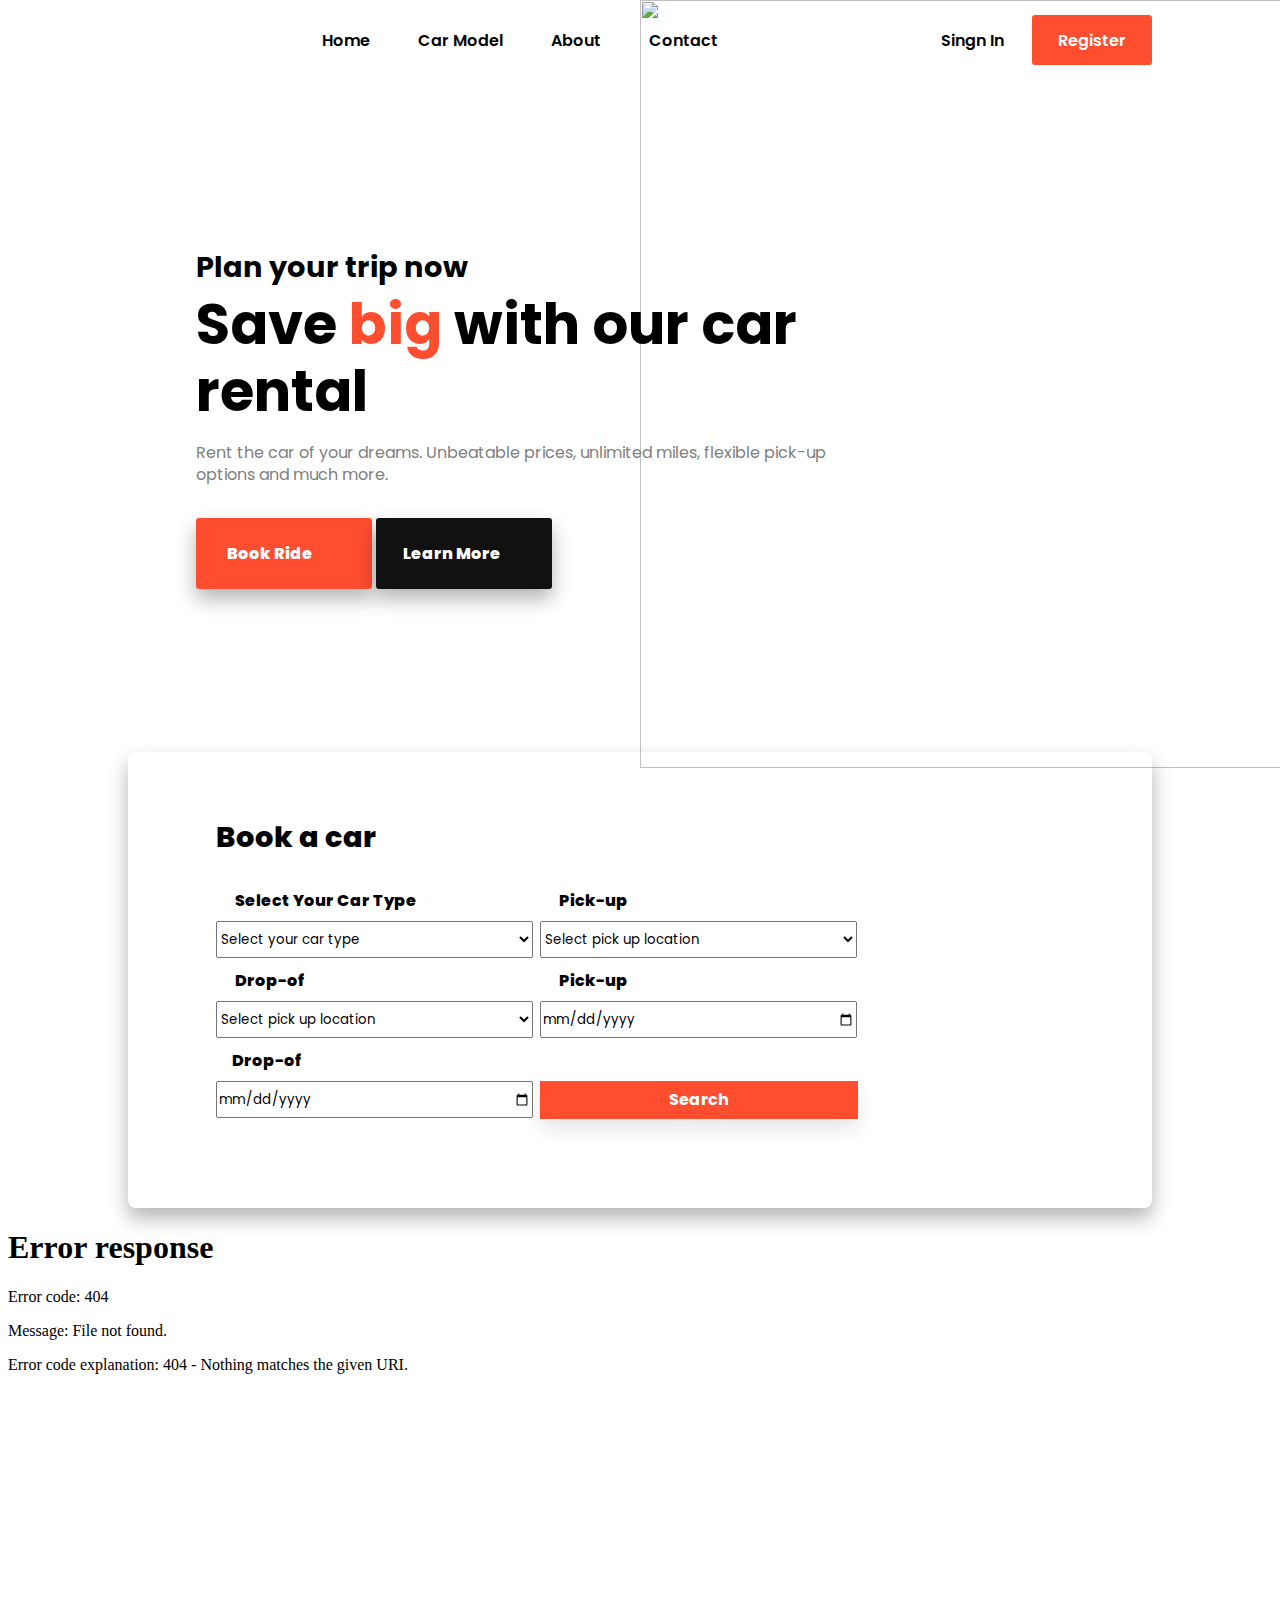
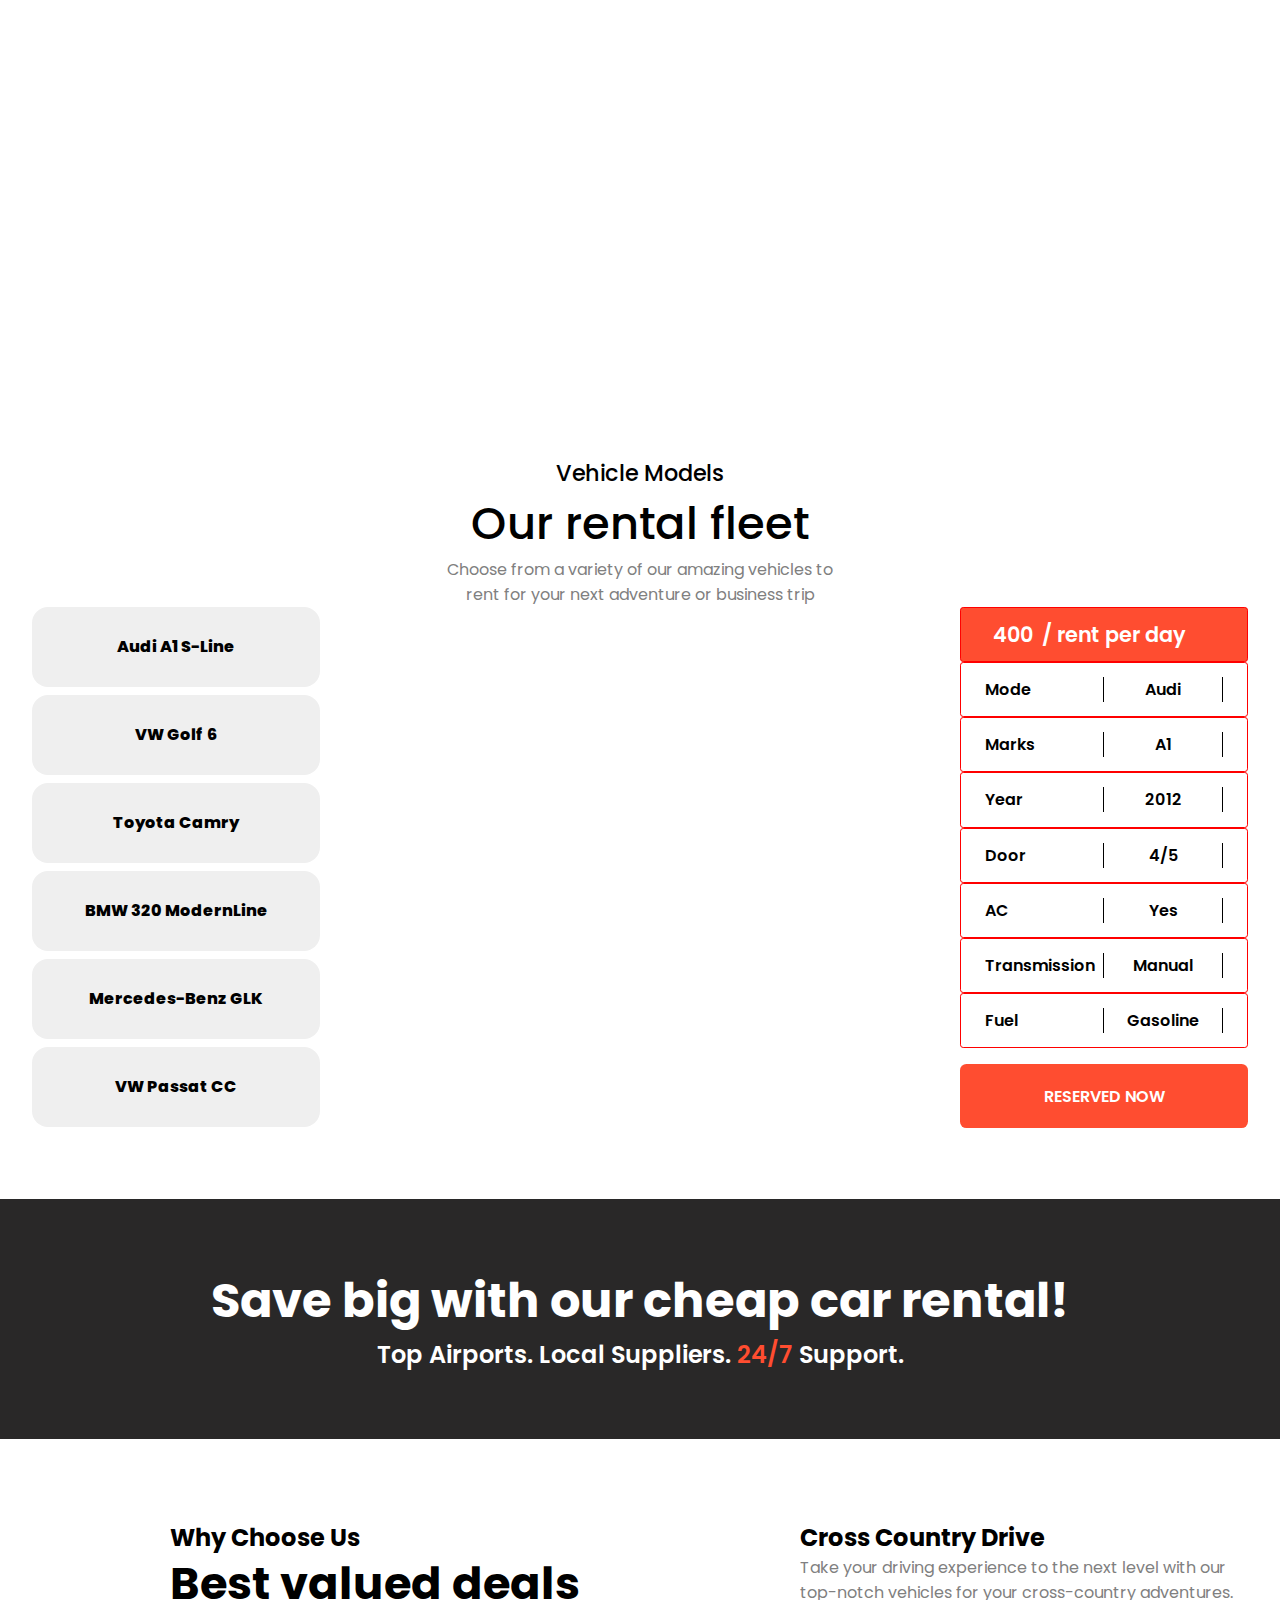
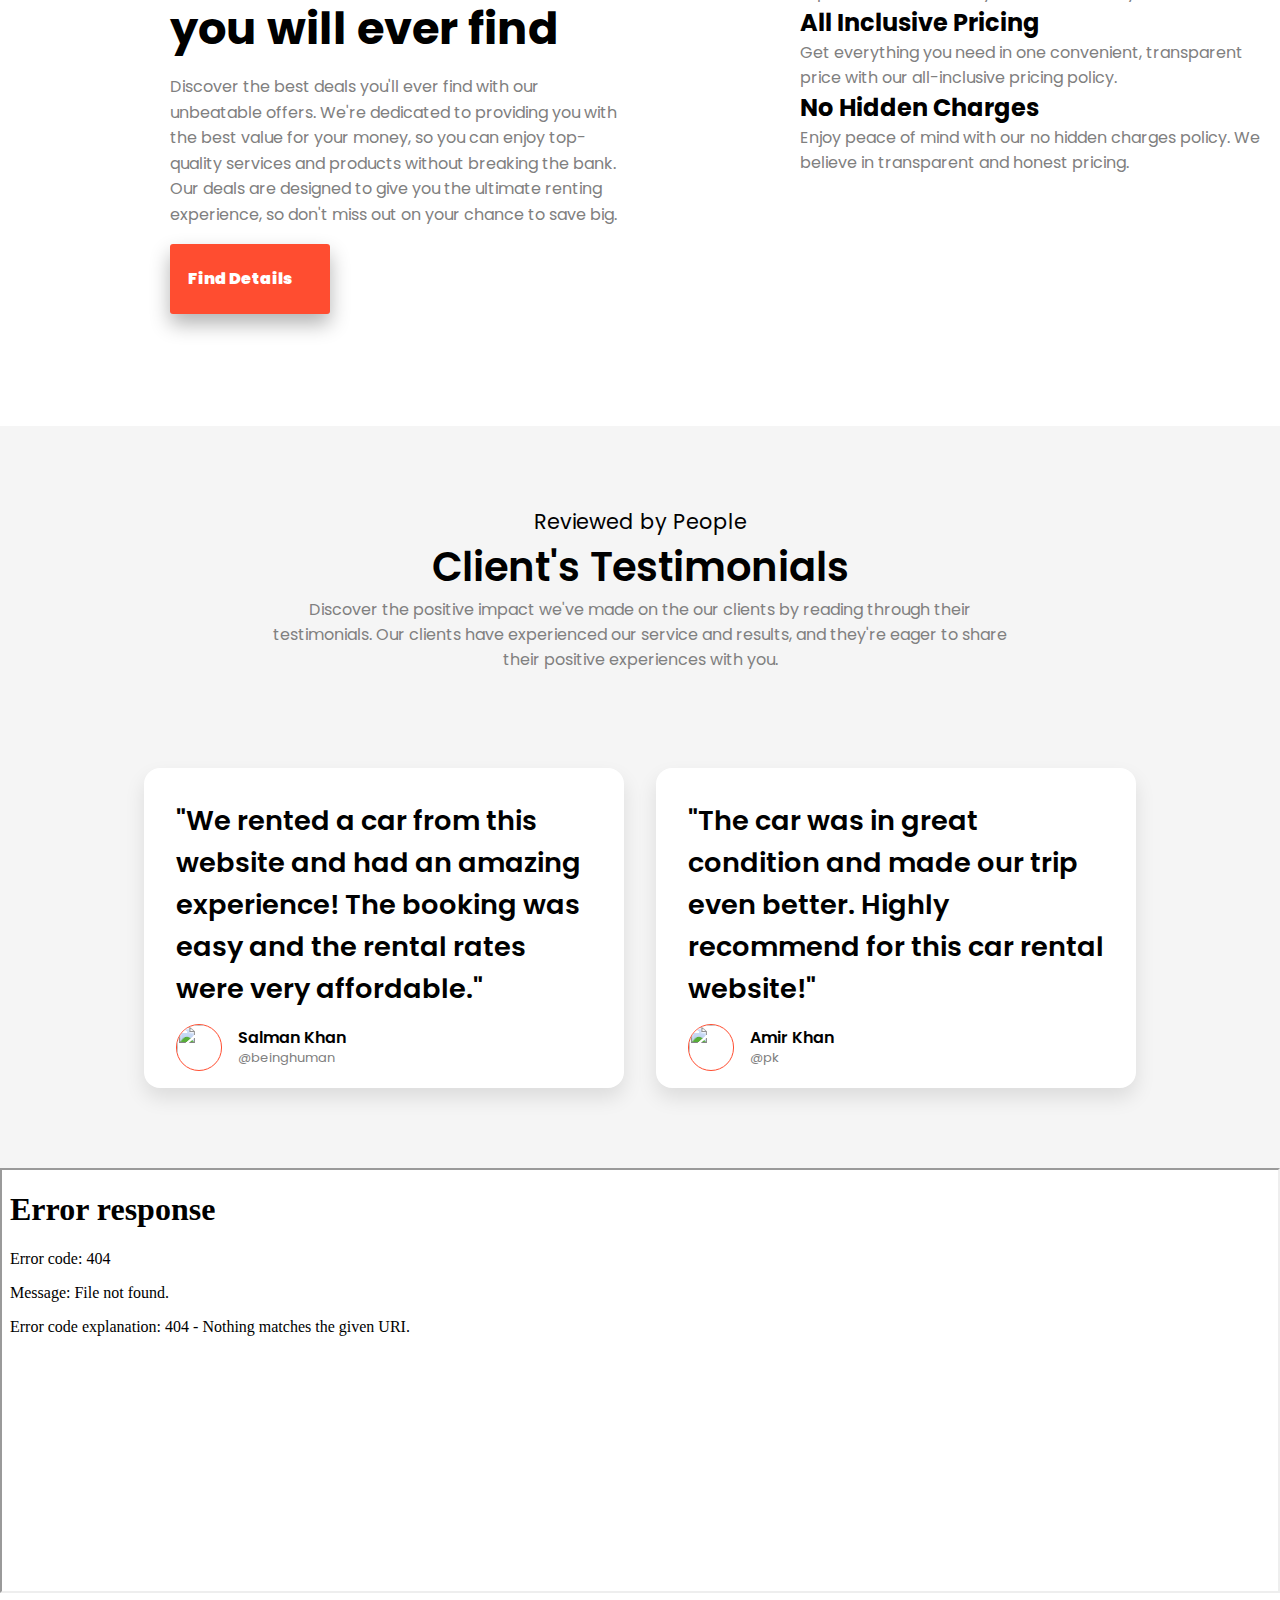
==== index.html @ c9dea795 "new commit" ====
<!DOCTYPE html> 
<html lang="en">

<head>
  <meta charset="UTF-8" />
  <meta name="viewport" content="width=device-width, initial-scale=1.0" />
  <link rel="shortcut icon" href="/Car-rental/Assets/car-logo.png" type="image/x-icon">
  <link rel="stylesheet" href="style.css" />
  <title>Car Rental</title>
</head>

<body>
  <div class="container">
    <!-- =====================================================Hero Page Backgrount=================================== -->
    <div class="hero-page-bg">
      <img src="/Car-rental/Assets/hero-bg.png" alt="" />
    </div>
    <!-- =====================================================Navigation Bar========================================= -->
    <nav>
      <div class="nav-bar">
        <div class="nav-inner">
          <a href="index.html">

            <img src="/Car-rental/Assets/car-log.png" alt="" />
          </a>
          <ul>
            <li><a href="index.html">Home</a></li>
            <li><a href="">Car Model</a></li>
            <li><a href="about.html">About</a></li>
            <li><a href="contact.html">Contact</a></li>
          </ul>
          <div class="account-btn">
            <button class="sign-in">Singn In</button>
            <button class="register">Register</button>
          </div>
        </div>
      </div>
    </nav>
    <!-- ==========================================================Hero Page========================================= -->
    <div class="hero-page">
      <div class="hero-title">
        <h3>Plan your trip now</h3>
        <h1>Save <span class="title-word">big</span> with our car rental</h1>
        <p>
          Rent the car of your dreams. Unbeatable prices, unlimited miles,
          flexible pick-up options and much more.
        </p>
        <div class="hero-btn">
          <button class="book-btn">
            Book Ride
            <img src="/Car-rental/Assets/circle-check-regular.svg" alt="" />
          </button>
          <button class="learn-btn">
            Learn More
            <img src="/Car-rental/Assets/chevron-right-solid.svg" alt="" />
          </button>
        </div>
      </div>
      <div class="hero-img">
        <img src="/Car-rental/Assets/car-img.png" alt="" />
      </div>
    </div>
    <!-- ======================================================Booking Form========================================== -->
    <div class="booking-form">
      <h2>Book a car</h2>
      <form action="">
        <span class="car-type form-field">
          <label for="car"><img src="/Car-rental/Assets/car-side-solid.svg" alt="" class="form-svg" />
            Select Your Car Type
          </label>
          <select name="car" class="form-input">
            <option value="">Select your car type</option>
            <option value="audi-1">Audi A1 S-Line</option>
            <option value="toyota-2">Toyota Camry</option>
            <option value="vm-3">VW Golf 6</option>
            <option value="bmw-4">BMW 320 ModernLine</option>
            <option value="merceded-5">Mercedes-Benz GLK</option>
            <option value="vm-6">VW Passat CC</option>
          </select>
        </span>
        <span class="pick-up form-field">
          <label for="pick-up"><img src="/Car-rental/Assets/location-dot-solid.svg" alt="" class="form-svg" />
            Pick-up
          </label>
          <select class="form-input">
            <option value="">Select pick up location</option>
            <option value="Kota">kota</option>
            <option value="Jaipur">Jaiput</option>
            <option value="Bundi">Bundi</option>
            <option value="Mumbai">Mumbai</option>
          </select>
        </span>
        <span class="drop-of form-field">
          <label for="drop-of"><img src="/Car-rental/Assets/location-dot-solid.svg" alt="" class="form-svg" />
            Drop-of
          </label>
          <select class="form-input">
            <option value="">Select pick up location</option>
            <option value="Kota">kota</option>
            <option value="Jaipur">Jaiput</option>
            <option value="Bundi">Bundi</option>
            <option value="Mumbai">Mumbai</option>
          </select>
        </span>
        <span class="pick-up-date form-field">
          <label for="pick-up-date"><img src="/Car-rental/Assets/calendar-day-solid.svg" alt="" class="form-svg" />
            Pick-up</label>
          <input type="date" name="pick-up-date" class="form-input" />
        </span>
        <span class="drop-of-date form-field">
          <label for="drop-of-date"><img src="/Car-rental/Assets/calendar-day-solid.svg" alt=""
              class="form-svg" />Drop-of</label>
          <input type="date" name="drop-of-date" class="form-input" />
        </span>
        <span class="form-field search-btn">
          <label for="">............</label>
          <input type="submit" value="Search" class="form-input" />
        </span>
      </form>
    </div>
    <!-- ==========================================================Steps============================================= -->
    <div class="steps-page">
      <iframe src="/Car-rental/compnents/steps.html" class="steps-frame" frameborder="0"></iframe>
    </div>
    <!-- ======================================================Vehicle Model Page==================================== -->
    <div class="vehicle-page">
      <div class="vehicle-title">
        <h3>Vehicle Models</h3>
        <h2>Our rental fleet</h2>
        <p>
          Choose from a variety of our amazing vehicles to rent for your next
          adventure or business trip
        </p>
      </div>
      <div class="vehicle-models">
        <div class="models-name">
          <!-- <input type="checkbox" value="Audi A1 S-Line" onclick="input_val(audi)" id="first-btn"> -->
          <button id="first-btn" onclick="input_val(audi)">Audi A1 S-Line</button>
          <button onclick="input_val(vw_1)">VW Golf 6</button>
          <button onclick="input_val(toyota)">Toyota Camry</button>
          <button onclick="input_val(bmw)">BMW 320 ModernLine</button>
          <button onclick="input_val(mercedes)">Mercedes-Benz GLK</button>
          <button onclick="input_val(vw_2)">VW Passat CC</a>
        </div>
        <div class="models-img">
          <img src="/Car-rental/Assets/audi-car.jp" alt="" id="car-img-box" />
        </div>
        <div class="models-info">
          <div class="vehicle-detile">
            <div class="price-field field">
              <span class="field-input"></span>
              <span> / rent per day</span>
            </div>
            <div class="model-field field">
              <span>Mode</span>
              <span class="field-input"></span>
            </div>
            <div class="marks-field  field">
              <span>Marks</span>
              <span class="field-input"></span>
            </div>
            <div class="year-field field">
              <span>Year</span>
              <span class="field-input"></span>
            </div>
            <div class="door-field field">
              <span>Door</span>
              <span class="field-input"></span>
            </div>
            <div class="ac-field field">
              <span>AC</span>
              <span class="field-input"></span>
            </div>
            <div class="transmission-field field">
              <span>Transmission</span>
              <span class="field-input"></span>
            </div>
            <div class="fuel-field field">
              <span>Fuel</span>
              <span class="field-input"></span>
            </div>
            <button class="reserved-btn">RESERVED NOW</button>
          </div>
        </div>
      </div>
    </div>
    <!-- ========================================================Slogan Strip========================================= -->
    <div class="slogan-strip">
      <h2>
        Save big with our cheap car rental!
      </h2>
      <h3>
        Top Airports. Local Suppliers. <span>24/7</span> Support.
      </h3>
    </div>
    <!-- =========================================================Jeeps Img=========================================== -->
    <div class="jeep-img-page">
      <img src="/Car-rental/Assets/jeep.png" alt="">
    </div>
    <!-- ==================================================== Some more information=================================== -->
    <div class="info">
      <div class="info-left">
        <h3>Why Choose Us</h3>
        <h2>Best valued deals you will ever find </h2>
        <p>Discover the best deals you'll ever find with our unbeatable offers. We're dedicated to providing you with
          the best value for your money, so you can enjoy top-quality services and products without breaking the bank.
          Our deals are designed to give you the ultimate renting experience, so don't miss out on your chance to save
          big.</p>
        <button class="info-left-btn">Find Details <img src="/Car-rental/Assets/chevron-right-solid.svg"
            alt=""></button>
      </div>
      <div class="info-right">
        <div class="info-right-box">
          <div class="info-right-img">
            <img src="/Car-rental/Assets/right-1.png" alt="">
          </div>
          <div class="info-right-text">
            <h2>Cross Country Drive</h2>
            <p>Take your driving experience to the next level with our top-notch vehicles for your cross-country
              adventures.
            </p>
          </div>
        </div>
        <div class="info-right-box">
          <div class="info-right-img">
            <img src="/Car-rental/Assets/right-2.png" alt="">
          </div>
          <div class="info-right-text">
            <h2>All Inclusive Pricing</h2>
            <p>

              Get everything you need in one convenient, transparent price with our all-inclusive pricing policy.
            </p>
          </div>
        </div>
        <div class="info-right-box">
          <div class="info-right-img">
            <img src="/Car-rental/Assets/right-3.png" alt="">
          </div>
          <div class="info-right-text">
            <h2>No Hidden Charges</h2>
            <p>

              Enjoy peace of mind with our no hidden charges policy. We believe in transparent and honest pricing.


            </p>
          </div>
        </div>
      </div>
    </div>
    <!-- =======================================================Review page============================================ -->
    <div class="review-page">
      <div class="review-title">
        <h3>Reviewed by People</h3>
        <h2>Client's Testimonials</h2>
        <p>Discover the positive impact we've made on the our clients by reading through their testimonials. Our clients have experienced our service and results, and they're eager to share their positive experiences with you.</p>
      </div>
      <div class="review-boxs">
        <div class="reviews">
          <div class="reviews-comments">
            "We rented a car from this website and had an amazing experience! The booking was easy and the rental rates were very affordable."
          </div>
          <div class="reviews-profile">
            
              <img src="/Car-rental/Assets/salman-bai.jpg" alt="" class="review-profile-img">
              <div class="profile-id">
                <p>Salman Khan</p>
                <p>@beinghuman</p>
              </div>
              <img src="/Car-rental/Assets/quote-left-solid.svg" alt="" class="quote-img">

            
          </div>
        </div>
        <div class="reviews">
          <div class="reviews-comments">
            "The car was in great condition and made our trip even better. Highly recommend for this car rental website!"
          </div>
          <div class="reviews-profile">
           
              <img src="/Car-rental/Assets/amir-khan.jpg" alt="" class="review-profile-img">
              <div class="profile-id">
                <p>Amir Khan</p>
                <p>@pk</p>
              </div>
              <img src="/Car-rental/Assets/quote-left-solid.svg" alt="" class="quote-img">

            
          </div>
        </div>
      </div>
    </div>
    <!-- =======================================================Footer Page============================================ -->
    <div class="footer-frame">
      <iframe src="/Car-rental/compnents/footer.html" class="footer-iframe"></iframe>
    </div>
  </div>
  <script src="script.js"></script>
</body>

</html>
---- style.css ----
@import url('https://fonts.googleapis.com/css2?family=Poppins:ital,wght@0,100;0,200;0,300;0,400;0,500;0,600;0,700;0,800;0,900;1,100;1,200;1,300;1,400;1,500;1,600;1,700;1,800;1,900&display=swap');

*{
    margin: 0;
    padding: 0;
    box-sizing: border-box;
    font-family: "Poppins", sans-serif;
}

:root{
    --bgcolor: #fff;
    --iconColor: #ff4d30;
}

body{
    background-color: var(--bgcolor);
   
}


.container{
    width: 100%;
    height: 100vh;
}
/* =========================================================Hero Page Background================================================ */
.hero-page-bg{
    
    width: 100%;
    height: 60em;
    position: absolute;
    z-index: -10;
    overflow: hidden;
    
}

.hero-page-bg img{
    height: 48em;
    width: 50em;
    position: relative;
    left: 50%;
}

/* ===============================================================Nav Bar=========================================================== */
.nav-bar{
    height: 5em;
    width: 100%;
    
}

.nav-inner{
    display: flex;
    justify-content: space-between;
    align-items: center;
    width: 80%;
    height: 100%;
    margin: auto;
   
    
}

.nav-inner img{
    width: 7em;
    height: auto;
    
}

ul{ 
    list-style: none;
    display: flex;
    gap: 3em;
   
}

ul a{
    font-size: 1em;
    font-weight: 600;
    text-decoration: none;
    color: black;
}

.account-btn{
    width: 15em;
    height: 100%;
    display: flex;
    justify-content: center;
    align-items: center;
}

.sign-in, .register{
    width: 7.8em;
    height: 3.1em;
    font-weight: 600;
    font-size: 1em;
    border-radius: 3px;
}

.sign-in{
    background: transparent;
    border: none;
}

.register{
    background-color: var(--iconColor);
    color: white;
    border: none;
}

/* =====================================================================Hero Page================================================== */

.hero-page{
    width: 100%;
    height: 42em;
    display: flex;
    align-items: center;
    justify-content: space-around;

}

.hero-title{
   
    height: 35em;
    width: 40em;
    margin-left: 3em;
    display: flex;
    flex-direction: column; 
    justify-content: center;
    line-height: 3em;

}

.hero-title > h3{
    font-weight: 700;
    font-size: 1.8em;
}

.hero-title h1{
    font-weight: 700;
    font-size: 3.5em;
    line-height: 1.2em;
}

.title-word{
    color: var(--iconColor);
}

.hero-title p{
    line-height: 1.4em;
    color: gray;
    font-size: 1em;
    margin-top: 1em;
}

.book-btn, .learn-btn{
    width: 11em;
    height: 4.4em;
    margin-top: 2em;
    font-size: 1em;
    color: white;
    font-weight: 800;
    border: none;
    border-radius: 3px;
    display: inline-flex;
    align-items: center;
    justify-content: center;
    gap: 0.5em;
    box-shadow: 0 10px 20px 0 rgba(0,0,0,.3);
}

.book-btn{
    background-color: var(--iconColor);
    
}

.book-btn img{
    width: 1.3em;
    filter: invert();
   
}

.learn-btn{
    background-color: rgb(17, 17, 17);
}

.learn-btn img{
    width: 1em;
    filter: invert();
}

/* ==========================================================================Booking Form============================================ */

.booking-form{
    width: 80%;
    height: auto;
    margin: auto;
   display: flex;
   flex-direction: column;
   padding: 4em 4.5em 5em 5.5em;
   background-image: url(/Car-rental/Assets/book-bg.6f629a1041e9fd9c6685.png);
   background-position: 50%;
   background-repeat: no-repeat;
   background-size: cover;
   position: relative;
   z-index: 5;
   box-shadow: 0 10px 20px 0 rgba(0,0,0,.3);
   border-radius: 8px;
   position: relative;
}

.booking-form h2{
    font-weight: 800;
    font-size: 1.8em;
    margin-bottom: 1em;
    position: static;
}


.form-field{
    display: inline-flex;
    flex-direction: column;
    width: 20em;
    height: 5em;
    position: sticky;

}

.form-field label{
    font-weight: 800;
    font-size: 1em;
    margin-bottom: 0.5em;
}

.form-input{
    width: 23.75em;
    height: 2.81em;
}

.form-svg{
    width: 1em;
    aspect-ratio: 1/1;
}

.search-btn label{
    color: white;
}

.search-btn input{
    background-color: var(--iconColor);
    color: white;
    font-weight: 700;
    font-size: 1em;
    border: none;
    width: 19.87em;
    height: 2.4em;
    box-shadow: 0 10px 20px 0 rgba(0,0,0,.1);
}

/* =======================================================================Steps Page============================================== */

.steps-section{
    width: 100%;
    height: auto;
    margin-top: 8em;
    text-align: center;
}

.steps-section h3{
    font-weight: 500;
    font-size: 1.4em;
}

.steps-section h2{
    font-weight: 500;
    font-size: 2.8em;
}

.steps-div{
    display: flex;
    overflow: hidden;
    justify-content: center;
    align-items: center;
    padding: 8em;
}

.steps{
    width: 25em;
    display: flex;
    flex-direction: column;
    align-items: center;
    justify-content: center;
    margin: 1em;
    
}

.steps img{
    aspect-ratio: 1/1;
    width: 12em;
}

.steps h2{
    font-weight: 600;
}

.steps p{
    font-size: 1em;
    margin-top: 2em;
    color: gray;
}

/* =====================================================================Vehicle Page================================================== */

.vehicle-page{
    width: 100%;
    height: auto;
}

.vehicle-title{
    text-align: center;
}

.vehicle-title h3{
    font-weight: 500;
    font-size: 1.4em;
}

.vehicle-title h2{
    font-weight: 500;
    font-size: 2.8em;
}

.vehicle-title p{
    width: 25em;
    margin: 0 auto;
    color: grey;
}


.vehicle-models{
    display: grid;
    grid-template-columns: 25% 50% 25%;
}

.models-name{
    width: 100%;
    display: flex;
    flex-direction: column;
    align-items: flex-end;
    
}

.models-name button{
    width: 18em;
    height: 5em;
    color: black;
    font-weight: 800;
    font-size: 1em;
    margin-bottom: 0.5em;
    border: 0.1em;
    border-radius: 1em;
   
}

.models-name button:focus{
    background-color: var(--iconColor);
    color: white;
}

.models-name button:hover{
    background-color: var(--iconColor);
    color: white;
}

.models-img{
    width: 100%;
    display: flex;
    align-items: center;
    justify-content: center;
}

.models-img img{
    width: 70%;
}

.vehicle-detile{
    
    width: 100%;
    display: flex;
    flex-direction: column;
    
}

.field{
   border: 1px red solid;
   width: 18em;
   height: 3.45em;
   font-weight: 600;
   border-radius: 0.2em;
}

.reserved-btn{
    width: 18em;
    height: 4em;
    font-size: 1em;
    font-weight: 600;
    margin-top: 1em;
    border-radius: 0.4em;
    background-color: var(--iconColor);
    border: 0.1em;
    color: white;
}

.vehicle-detile div{
    display: flex;
    align-items: center;
    padding: 0 1.5em;
}



.vehicle-detile span{
    border-right: black 0.01em solid;
    width: 8em;
}

.price-field span{
    border: none;
    width: auto;
    margin-left: 0.4em;
    font-size: 1.3em;
   
}

.price-field{
    background-color: var(--iconColor);
    color: white;
}

.field-input{
  text-align: center;
  border: none;
}

/* =============================================================Slogan Strip======================================================= */

.slogan-strip{
    width: 100%;
    height: 15em;
    background-color: rgb(41, 40, 40);
    color: white;
    margin-top: 4em;
    display: flex;
    align-items: center;
    justify-content: center;
    flex-direction: column;
}

.slogan-strip h2{
    font-size: 3em;
    font-weight: 700;
    
}

.slogan-strip h3{
    font-size: 1.5em;
    font-weight: 600;
    
}

.slogan-strip span{
    color: var(--iconColor);
}

/* ===================================================================Jeeps Img========================================================== */

.jeep-img-page{
    margin-top: 2.5em;
    width: 100%;
    height: auto;
}

.jeep-img-page img{
    width: 70%;
    margin-left: 16%;
}

/* =====================================================================Some another information=============================================== */

.info{
    
    width: 100%;
    height: auto;
    display: grid;
    grid-template-columns: 50% 50%;
}

.info-left{
    
    width: 76%;
    height: auto;
    margin-left: auto;
   padding: 1em;
}

.info-left h3{
    font-size: 1.5em;
    margin-bottom: 0.3em;
}

.info-left h2{
    font-size: 2.8em;
    font-weight: 700;
    line-height: 1em;
    margin-bottom: 0.5em;
}

.info-left p{
    color: grey;
    line-height: 1.6em;
    width: 29em;
    height: auto;
    margin-bottom: 1em;
}

.info-left-btn{
    width: 10em;
    height: 4.4em;
    font-size: 1em;
    color: white;
    font-weight: 900;
    border: none;
    border-radius: 3px;
    box-shadow: 0 10px 20px 0 rgba(0,0,0,.3);
    background-color: var(--iconColor);
    display: flex;
    justify-content: center;
    align-items: center;
    gap: 0.5em;
}

.info-left-btn img{
    width: 0.7em;
    height: auto;
    filter: invert();
}

.info-right{
    width: 100%;
    height: auto;
    padding: 1em;
}

.info-right-box{
    display: flex;
    gap: 1em;
}

.info-right-img{
    width: 8em;
    height: auto;
}
.info-right-img img{
    width: 100%;
    height: auto;
}

.info-right-text{
    width: 29em;
}

.info-right-text p{
    color: grey;
}

/* ==============================================================Review Page============================================== */

.review-page{
    width: 100%;
    height: auto;
    margin-top: 6em;
    background-color: whitesmoke;
    padding: 5em;
}

.review-title{
    width: 100%;
    height: auto;
    text-align: center;
}

.review-title h3{
    font-size: 1.3em;
    font-weight: 400;
}

.review-title h2{
    font-size: 2.5em;
    font-weight: 600;
}

.review-title p{
    color: grey;
    width: 46em;
    margin: auto;
}

.review-boxs{
    width: 100%;
    height: auto;
    display: flex;
    justify-content: center;
    gap: 2em;
    margin-top: 6em;
}

.reviews{
    
    box-shadow: 0 10px 20px 0 rgba(0,0,0,.1);
    background-color: white;
    width: 30em;
    height: 20em;
    padding: 2em;
    border-radius: 1em;
}

.reviews-comments{
    font-size: 1.7em;
    font-weight: 600;
}

.reviews-profile{
    width: 100%;
    height: auto;
    display: flex;
    gap: 1em;
    align-items: center;
    margin-top: 0.9em;
}

.review-profile-img{
    width: 2.9em;
    height: 2.9em;
    border-radius: 50%;
    object-fit: cover;
    border: 0.1em solid var(--iconColor);
}

.quote-img{
    width: 3em;
    filter: invert(50%);
    transform: scaleX(-1);
    margin-left: auto;
}
.profile-id{
    line-height: 1.2em;
}

.profile-id :first-child{
    font-weight: 600;
   
}

.profile-id :last-child{
    color:gray;
    font-size: small;
}

/* =====================================================Footer page========================================== */

.footer{
    width: 100%;
    height: auto;
    display: grid;
    grid-template-columns: 20% 20% 20% 20%;
    justify-content: center;
    padding: 4em;
    gap: 3em;
}

.footer h2{
    font-size: 1.8em;
}

.footer-1{
    width: 100%;
    height: auto;
    line-clamp: 10em;
}

.footer-1 p{
    font-size: 0.9em;
    font-weight: 500;
    margin: 1em 0;
    display: flex;
    gap: 0.7em;
    
}

.footer-1 img{
    width: 1.8em;
}

.company-list{
    margin: 0.7em 0;
    flex-direction: column;
    gap: 0.4em;
}

.time-list{
    flex-direction: column;
    margin: 1em 0;
    gap: 0.4em;
}

.footer-4 p{
    margin-top: 0.9em;
    width: 15em;
}

.footer-4 form{
    display: flex;
    flex-direction: column;
    margin-top: 1em;
}

.footer-4 input[type=email]{
    width: 20em;
    height: 4em;
    padding: 1em;
    margin-bottom: 0.5em;
    border-radius: 0.5em;
    border: 0.1em solid;
}

.footer-4 input[type=submit]{
    width: 16.7em;
    height: 3.5em;
    color: white;
    background-color: var(--iconColor);
    font-weight: 600;
    font-size: 1em;
    border: none;
    border-radius: 0.5em;
}

/* =================================================================Copy rights============================================ */

.copy-right{
    width: 100%;
    height: auto;
    background-color: rgb(45, 44, 44);
    color: white;
    padding: 1em;
    text-align: center;
}

.footer-frame, .footer-iframe{
    width: 100%;
    height: 26.58rem;
    margin:0;
}

.steps-page, .steps-frame{
    width: 100%;
    height: 53rem;
}
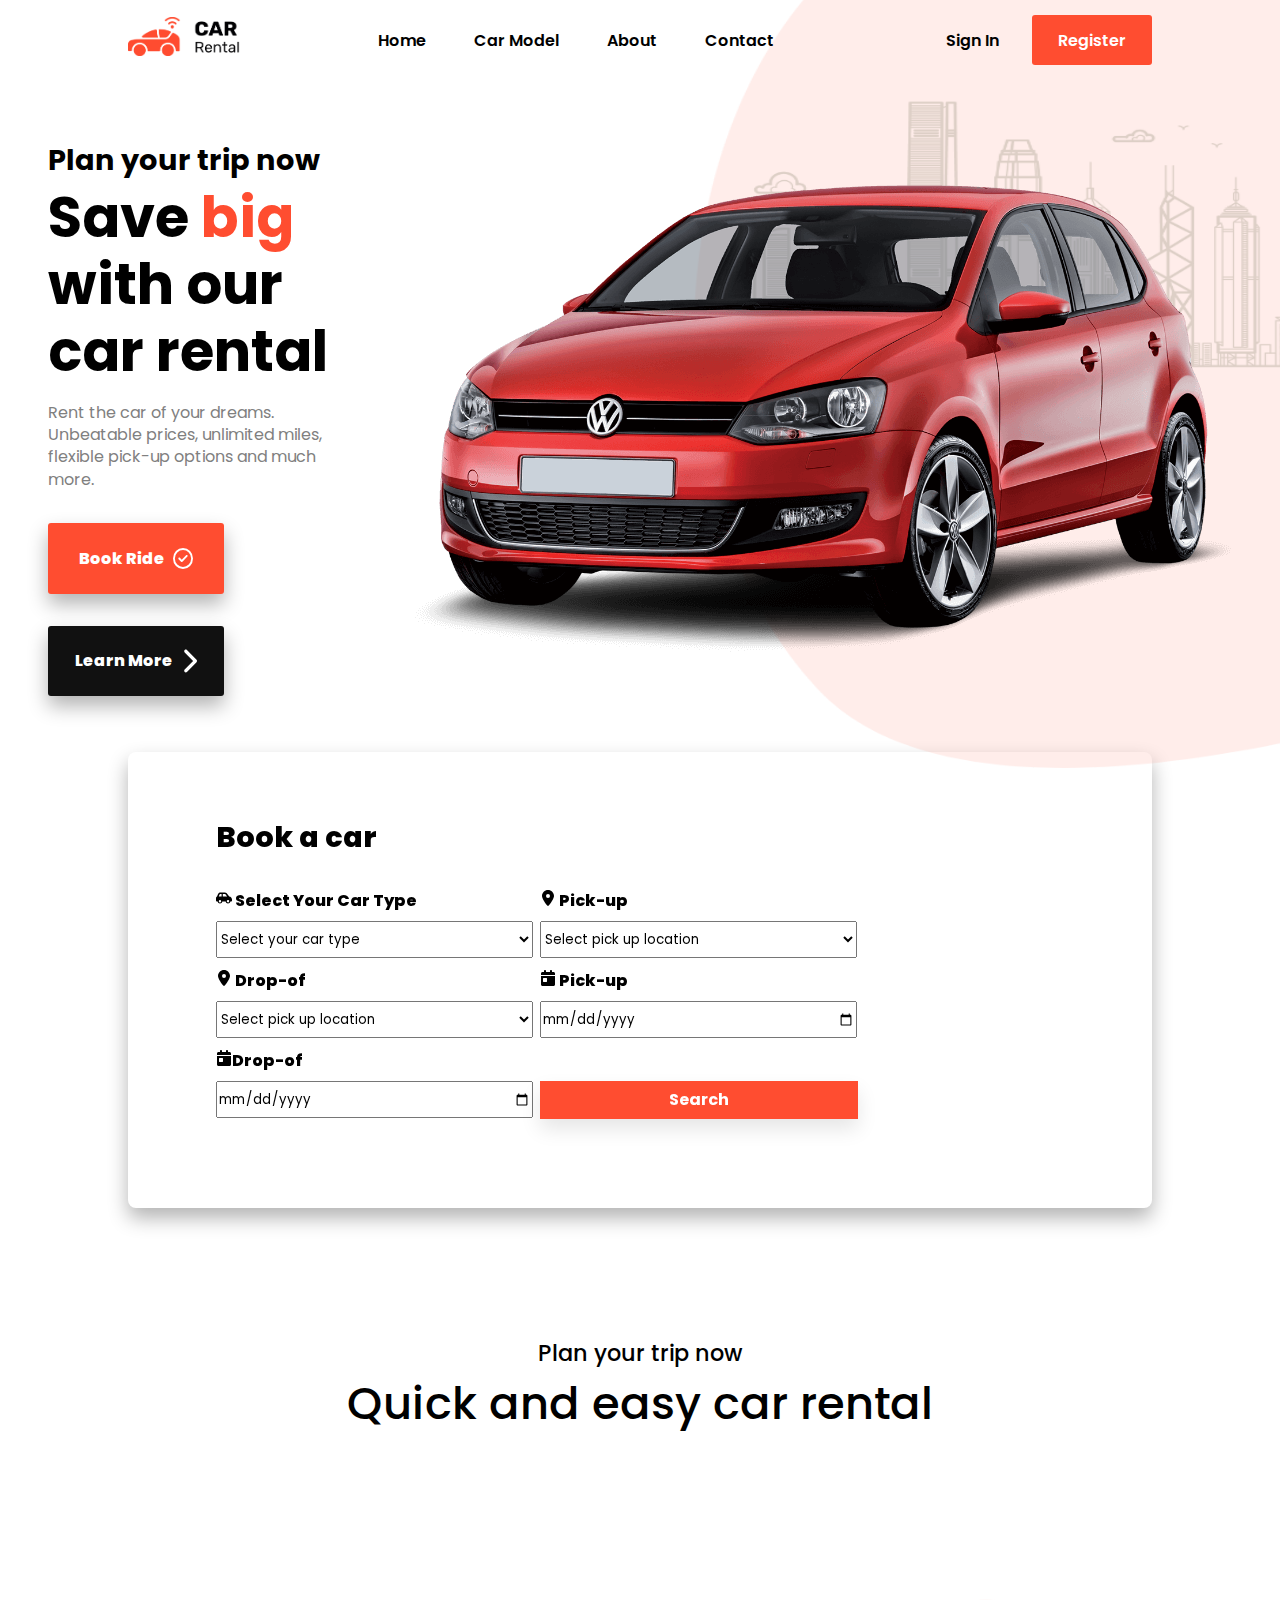
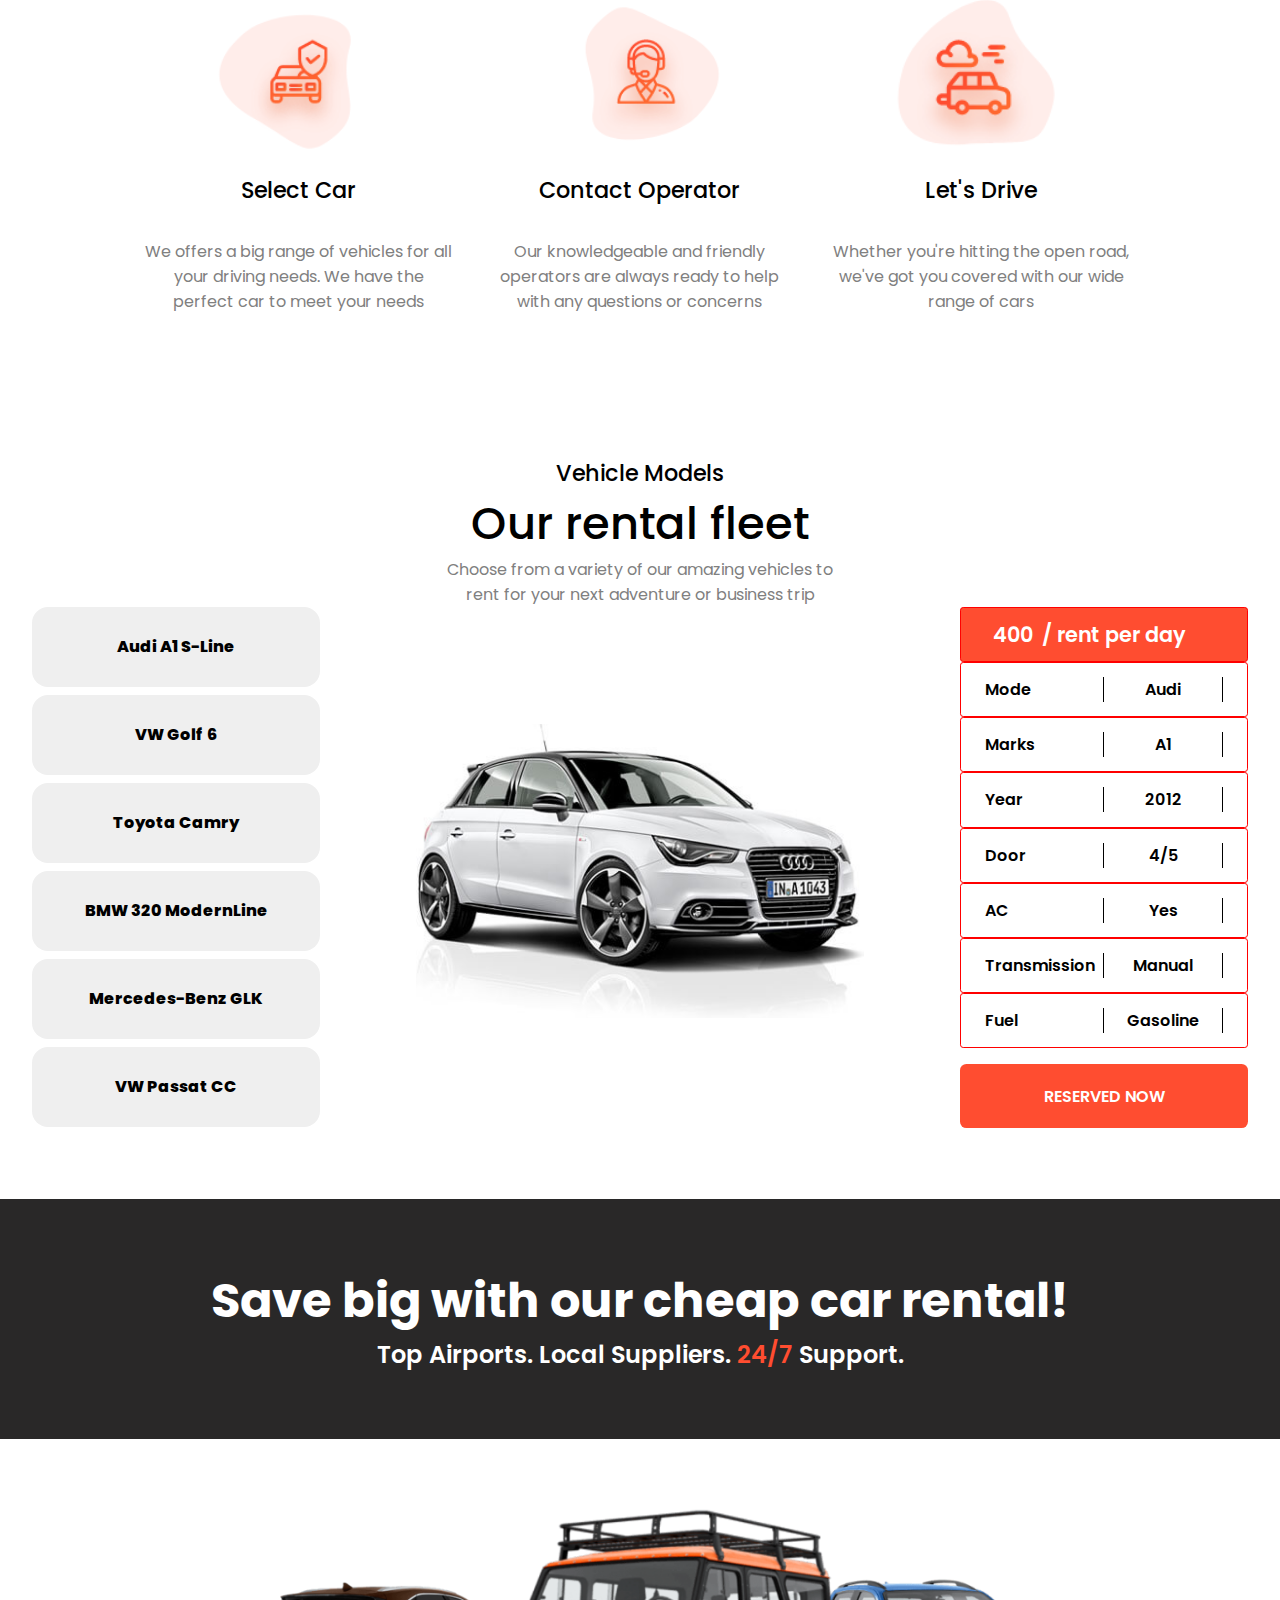
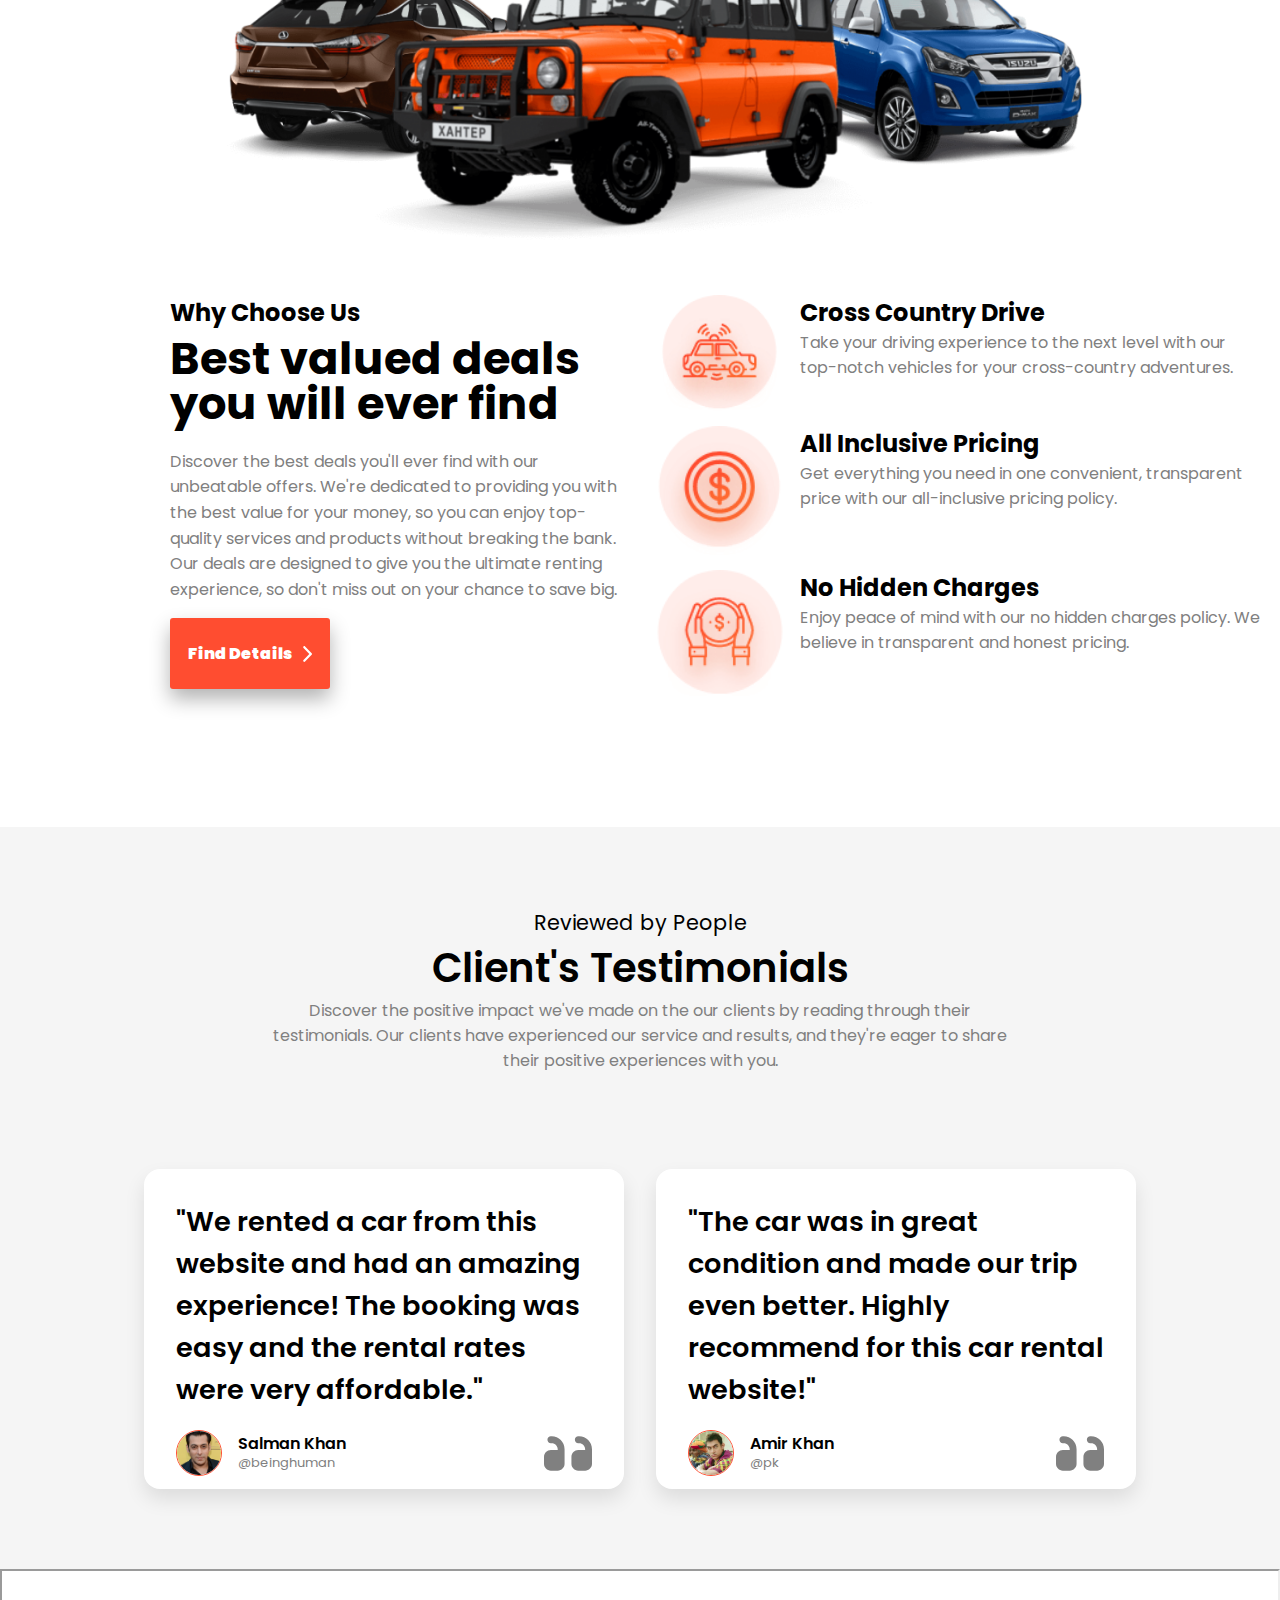
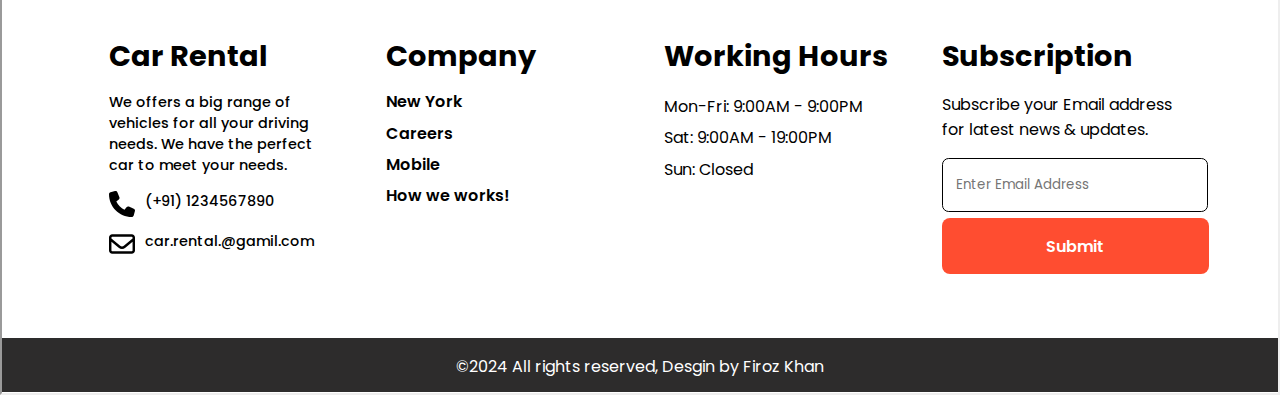
==== commit eac6f853: "new commit" ====
--- a/index.html
+++ b/index.html
@@ -4,7 +4,7 @@
 <head>
   <meta charset="UTF-8" />
   <meta name="viewport" content="width=device-width, initial-scale=1.0" />
-  <link rel="shortcut icon" href="/Car-rental/Assets/car-logo.png" type="image/x-icon">
+  <link rel="shortcut icon" href="/Assets/car-logo.png" type="image/x-icon">
   <link rel="stylesheet" href="style.css" />
   <title>Car Rental</title>
 </head>
@@ -13,7 +13,7 @@
   <div class="container">
     <!-- =====================================================Hero Page Backgrount=================================== -->
     <div class="hero-page-bg">
-      <img src="/Car-rental/Assets/hero-bg.png" alt="" />
+      <img src="/Assets/hero-bg.png" alt="" />
     </div>
     <!-- =====================================================Navigation Bar========================================= -->
     <nav>
@@ -21,7 +21,7 @@
         <div class="nav-inner">
           <a href="index.html">
 
-            <img src="/Car-rental/Assets/car-log.png" alt="" />
+            <img src="/Assets/car-log.png" alt="" />
           </a>
           <ul>
             <li><a href="index.html">Home</a></li>
@@ -30,8 +30,8 @@
             <li><a href="contact.html">Contact</a></li>
           </ul>
           <div class="account-btn">
-            <button class="sign-in">Singn In</button>
-            <button class="register">Register</button>
+            <button class="sign-in" onclick="window.open('sign-up.html')">Sign In</button>
+            <button class="register" onclick="window.open('sign-up.html')">Register</button>
           </div>
         </div>
       </div>
@@ -48,16 +48,16 @@
         <div class="hero-btn">
           <button class="book-btn">
             Book Ride
-            <img src="/Car-rental/Assets/circle-check-regular.svg" alt="" />
+            <img src="/Assets/circle-check-regular.svg" alt="" />
           </button>
           <button class="learn-btn">
             Learn More
-            <img src="/Car-rental/Assets/chevron-right-solid.svg" alt="" />
+            <img src="/Assets/chevron-right-solid.svg" alt="" />
           </button>
         </div>
       </div>
       <div class="hero-img">
-        <img src="/Car-rental/Assets/car-img.png" alt="" />
+        <img src="/Assets/car-img.png" alt="" />
       </div>
     </div>
     <!-- ======================================================Booking Form========================================== -->
@@ -65,7 +65,7 @@
       <h2>Book a car</h2>
       <form action="">
         <span class="car-type form-field">
-          <label for="car"><img src="/Car-rental/Assets/car-side-solid.svg" alt="" class="form-svg" />
+          <label for="car"><img src="/Assets/car-side-solid.svg" alt="" class="form-svg" />
             Select Your Car Type
           </label>
           <select name="car" class="form-input">
@@ -79,7 +79,7 @@
           </select>
         </span>
         <span class="pick-up form-field">
-          <label for="pick-up"><img src="/Car-rental/Assets/location-dot-solid.svg" alt="" class="form-svg" />
+          <label for="pick-up"><img src="/Assets/location-dot-solid.svg" alt="" class="form-svg" />
             Pick-up
           </label>
           <select class="form-input">
@@ -91,7 +91,7 @@
           </select>
         </span>
         <span class="drop-of form-field">
-          <label for="drop-of"><img src="/Car-rental/Assets/location-dot-solid.svg" alt="" class="form-svg" />
+          <label for="drop-of"><img src="/Assets/location-dot-solid.svg" alt="" class="form-svg" />
             Drop-of
           </label>
           <select class="form-input">
@@ -103,12 +103,12 @@
           </select>
         </span>
         <span class="pick-up-date form-field">
-          <label for="pick-up-date"><img src="/Car-rental/Assets/calendar-day-solid.svg" alt="" class="form-svg" />
+          <label for="pick-up-date"><img src="/Assets/calendar-day-solid.svg" alt="" class="form-svg" />
             Pick-up</label>
           <input type="date" name="pick-up-date" class="form-input" />
         </span>
         <span class="drop-of-date form-field">
-          <label for="drop-of-date"><img src="/Car-rental/Assets/calendar-day-solid.svg" alt=""
+          <label for="drop-of-date"><img src="/Assets/calendar-day-solid.svg" alt=""
               class="form-svg" />Drop-of</label>
           <input type="date" name="drop-of-date" class="form-input" />
         </span>
@@ -120,7 +120,7 @@
     </div>
     <!-- ==========================================================Steps============================================= -->
     <div class="steps-page">
-      <iframe src="/Car-rental/compnents/steps.html" class="steps-frame" frameborder="0"></iframe>
+      <iframe src="/compnents/steps.html" class="steps-frame" frameborder="0"></iframe>
     </div>
     <!-- ======================================================Vehicle Model Page==================================== -->
     <div class="vehicle-page">
@@ -143,7 +143,7 @@
           <button onclick="input_val(vw_2)">VW Passat CC</a>
         </div>
         <div class="models-img">
-          <img src="/Car-rental/Assets/audi-car.jp" alt="" id="car-img-box" />
+          <img src="/Assets/audi-car.jp" alt="" id="car-img-box" />
         </div>
         <div class="models-info">
           <div class="vehicle-detile">
@@ -195,7 +195,7 @@
     </div>
     <!-- =========================================================Jeeps Img=========================================== -->
     <div class="jeep-img-page">
-      <img src="/Car-rental/Assets/jeep.png" alt="">
+      <img src="/Assets/jeep.png" alt="">
     </div>
     <!-- ==================================================== Some more information=================================== -->
     <div class="info">
@@ -206,13 +206,13 @@
           the best value for your money, so you can enjoy top-quality services and products without breaking the bank.
           Our deals are designed to give you the ultimate renting experience, so don't miss out on your chance to save
           big.</p>
-        <button class="info-left-btn">Find Details <img src="/Car-rental/Assets/chevron-right-solid.svg"
+        <button class="info-left-btn">Find Details <img src="/Assets/chevron-right-solid.svg"
             alt=""></button>
       </div>
       <div class="info-right">
         <div class="info-right-box">
           <div class="info-right-img">
-            <img src="/Car-rental/Assets/right-1.png" alt="">
+            <img src="/Assets/right-1.png" alt="">
           </div>
           <div class="info-right-text">
             <h2>Cross Country Drive</h2>
@@ -223,7 +223,7 @@
         </div>
         <div class="info-right-box">
           <div class="info-right-img">
-            <img src="/Car-rental/Assets/right-2.png" alt="">
+            <img src="/Assets/right-2.png" alt="">
           </div>
           <div class="info-right-text">
             <h2>All Inclusive Pricing</h2>
@@ -235,7 +235,7 @@
         </div>
         <div class="info-right-box">
           <div class="info-right-img">
-            <img src="/Car-rental/Assets/right-3.png" alt="">
+            <img src="/Assets/right-3.png" alt="">
           </div>
           <div class="info-right-text">
             <h2>No Hidden Charges</h2>
@@ -263,12 +263,12 @@
           </div>
           <div class="reviews-profile">
             
-              <img src="/Car-rental/Assets/salman-bai.jpg" alt="" class="review-profile-img">
+              <img src="/Assets/salman-bai.jpg" alt="" class="review-profile-img">
               <div class="profile-id">
                 <p>Salman Khan</p>
                 <p>@beinghuman</p>
               </div>
-              <img src="/Car-rental/Assets/quote-left-solid.svg" alt="" class="quote-img">
+              <img src="/Assets/quote-left-solid.svg" alt="" class="quote-img">
 
             
           </div>
@@ -279,21 +279,19 @@
           </div>
           <div class="reviews-profile">
            
-              <img src="/Car-rental/Assets/amir-khan.jpg" alt="" class="review-profile-img">
+              <img src="/Assets/amir-khan.jpg" alt="" class="review-profile-img">
               <div class="profile-id">
                 <p>Amir Khan</p>
                 <p>@pk</p>
               </div>
-              <img src="/Car-rental/Assets/quote-left-solid.svg" alt="" class="quote-img">
-
-            
+              <img src="/Assets/quote-left-solid.svg" alt="" class="quote-img">            
           </div>
         </div>
       </div>
     </div>
     <!-- =======================================================Footer Page============================================ -->
     <div class="footer-frame">
-      <iframe src="/Car-rental/compnents/footer.html" class="footer-iframe"></iframe>
+      <iframe src="/compnents/footer.html" class="footer-iframe"></iframe>
     </div>
   </div>
   <script src="script.js"></script>
--- a/style.css
+++ b/style.css
@@ -22,7 +22,7 @@
     width: 100%;
     height: 100vh;
 }
-/* =========================================================Hero Page Background================================================ */
+/* Hero Page Background */
 .hero-page-bg{
     
     width: 100%;
@@ -40,7 +40,8 @@
     left: 50%;
 }
 
-/* ===============================================================Nav Bar=========================================================== */
+/* Nav Bar */
+
 .nav-bar{
     height: 5em;
     width: 100%;
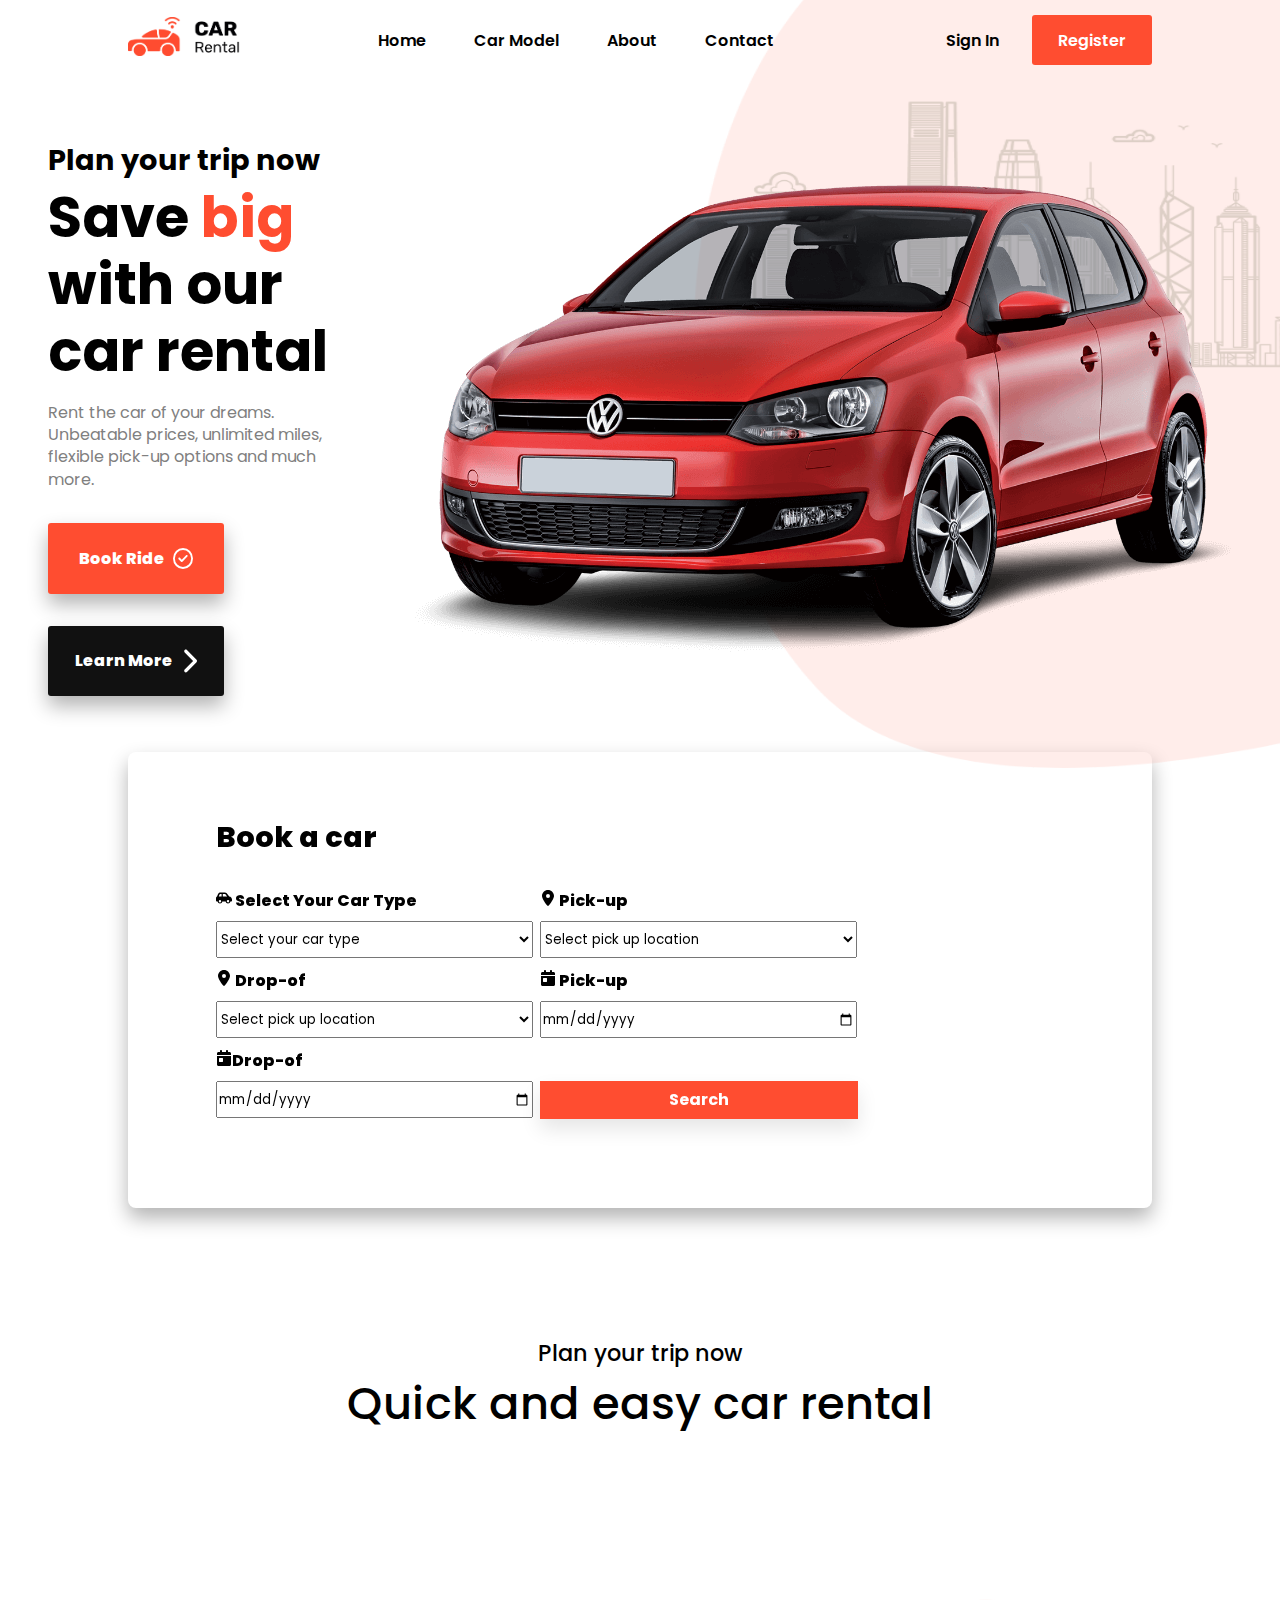
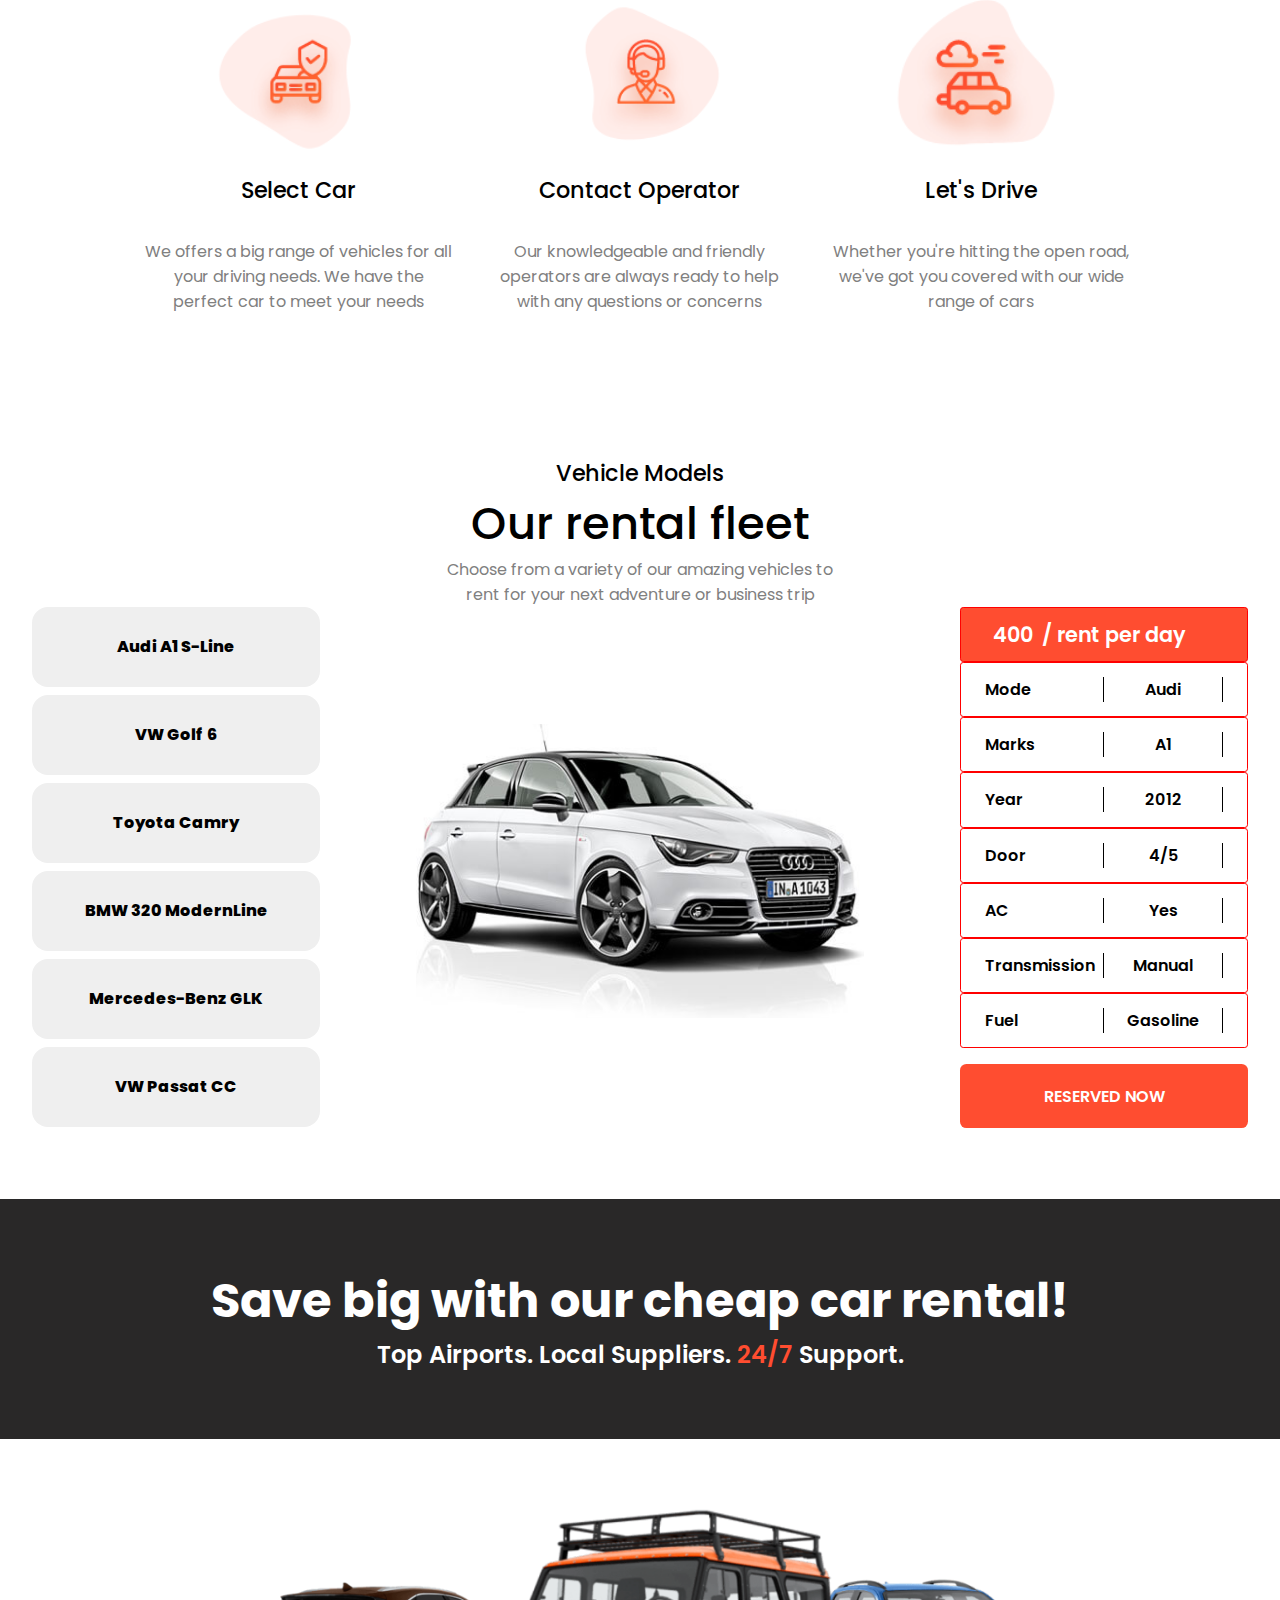
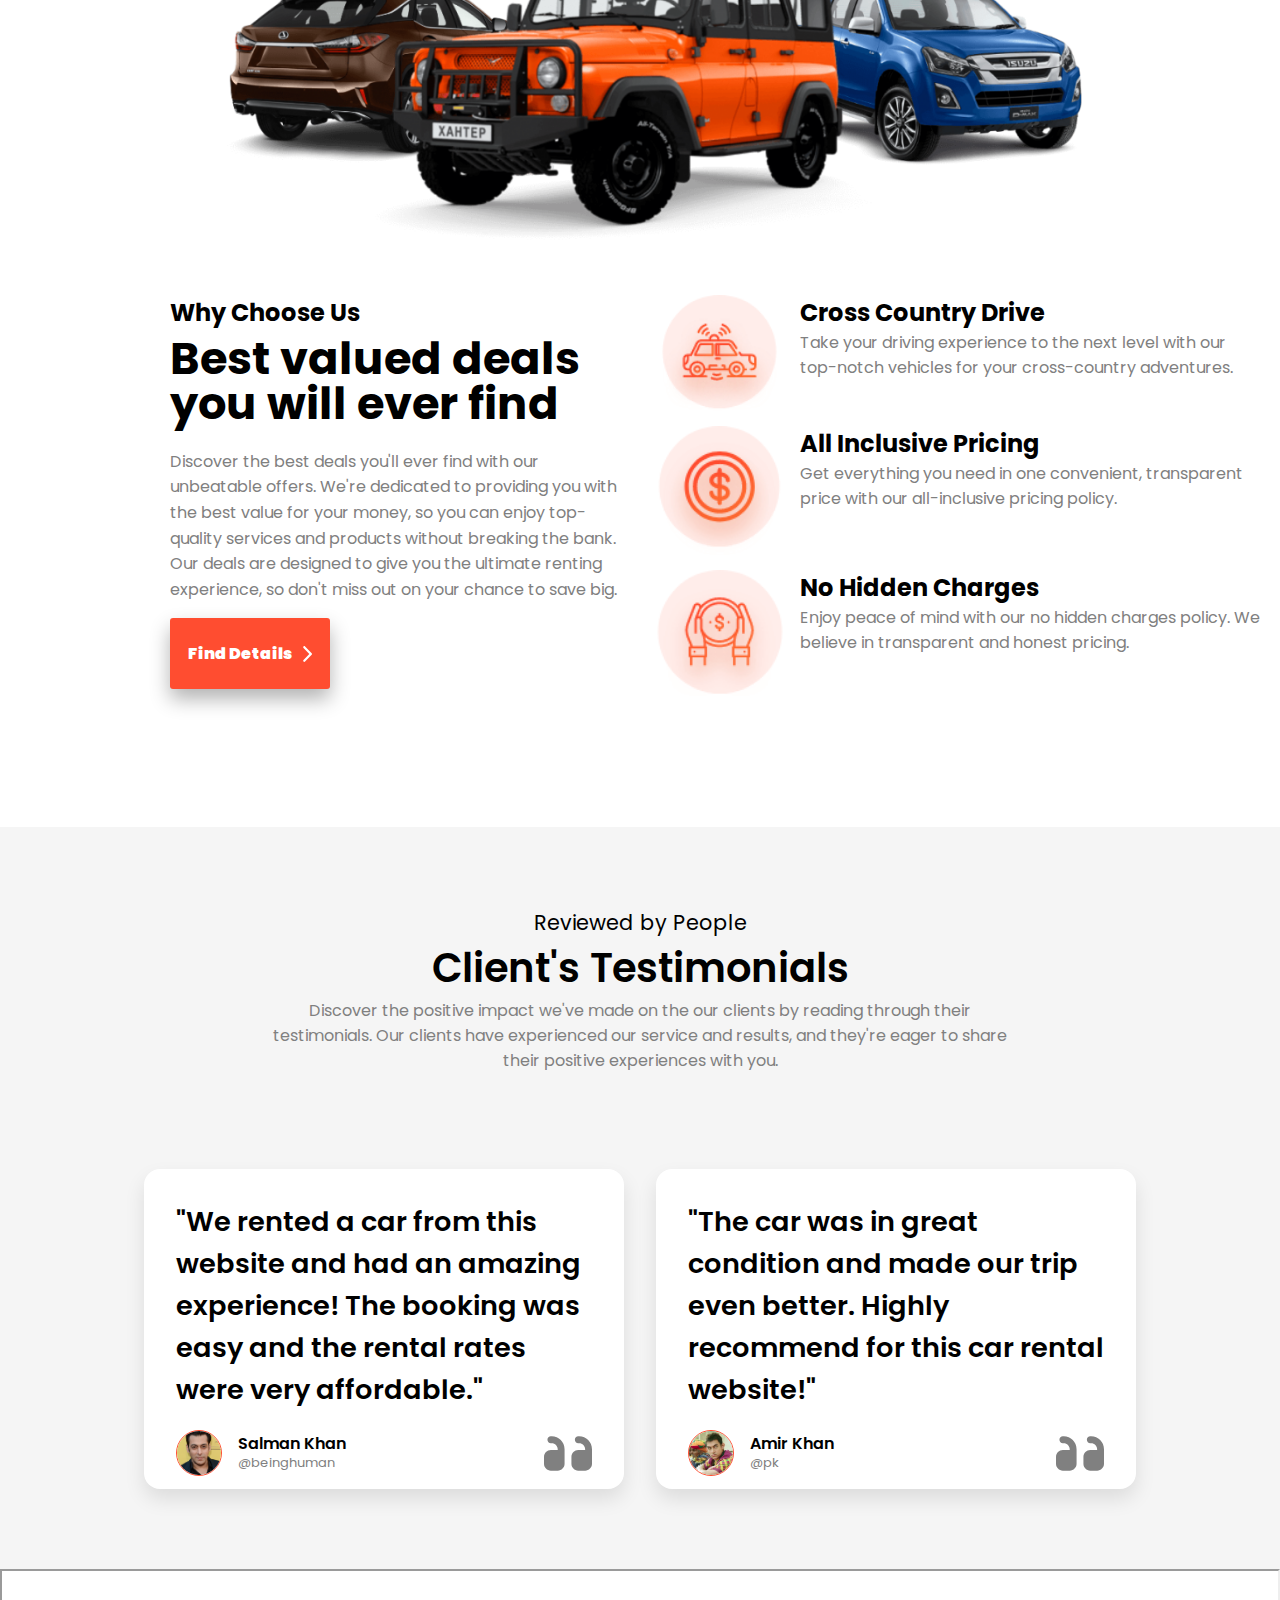
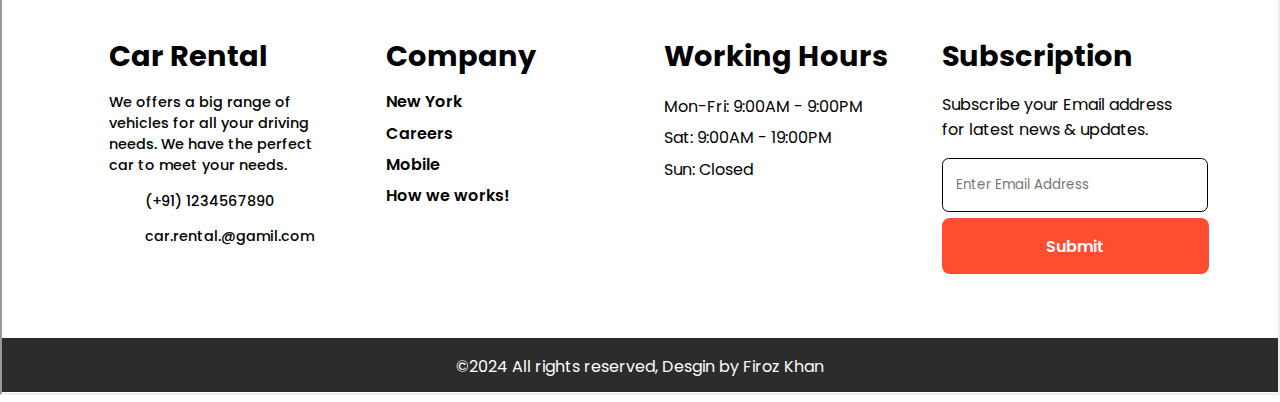
==== commit 04759427: "new commit" ====
--- a/index.html
+++ b/index.html
@@ -4,7 +4,7 @@
 <head>
   <meta charset="UTF-8" />
   <meta name="viewport" content="width=device-width, initial-scale=1.0" />
-  <link rel="shortcut icon" href="/Assets/car-logo.png" type="image/x-icon">
+  <link rel="shortcut icon" href="./Assets/car-logo.png" type="image/x-icon">
   <link rel="stylesheet" href="style.css" />
   <title>Car Rental</title>
 </head>
@@ -13,7 +13,7 @@
   <div class="container">
     <!-- =====================================================Hero Page Backgrount=================================== -->
     <div class="hero-page-bg">
-      <img src="/Assets/hero-bg.png" alt="" />
+      <img src="./Assets/hero-bg.png" alt="" />
     </div>
     <!-- =====================================================Navigation Bar========================================= -->
     <nav>
@@ -21,13 +21,13 @@
         <div class="nav-inner">
           <a href="index.html">
 
-            <img src="/Assets/car-log.png" alt="" />
+            <img src="./Assets/car-log.png" alt="" />
           </a>
           <ul>
             <li><a href="index.html">Home</a></li>
             <li><a href="">Car Model</a></li>
-            <li><a href="about.html">About</a></li>
-            <li><a href="contact.html">Contact</a></li>
+            <li><a href="/About/about.html">About</a></li>
+            <li><a href="/Contact/contact.html">Contact</a></li>
           </ul>
           <div class="account-btn">
             <button class="sign-in" onclick="window.open('sign-up.html')">Sign In</button>
@@ -65,7 +65,7 @@
       <h2>Book a car</h2>
       <form action="">
         <span class="car-type form-field">
-          <label for="car"><img src="/Assets/car-side-solid.svg" alt="" class="form-svg" />
+          <label for="car"><img src="./Assets/car-side-solid.svg" alt="" class="form-svg" />
             Select Your Car Type
           </label>
           <select name="car" class="form-input">
@@ -79,7 +79,7 @@
           </select>
         </span>
         <span class="pick-up form-field">
-          <label for="pick-up"><img src="/Assets/location-dot-solid.svg" alt="" class="form-svg" />
+          <label for="pick-up"><img src="./Assets/location-dot-solid.svg" alt="" class="form-svg" />
             Pick-up
           </label>
           <select class="form-input">
@@ -91,7 +91,7 @@
           </select>
         </span>
         <span class="drop-of form-field">
-          <label for="drop-of"><img src="/Assets/location-dot-solid.svg" alt="" class="form-svg" />
+          <label for="drop-of"><img src="./Assets/location-dot-solid.svg" alt="" class="form-svg" />
             Drop-of
           </label>
           <select class="form-input">
@@ -103,12 +103,12 @@
           </select>
         </span>
         <span class="pick-up-date form-field">
-          <label for="pick-up-date"><img src="/Assets/calendar-day-solid.svg" alt="" class="form-svg" />
+          <label for="pick-up-date"><img src="./Assets/calendar-day-solid.svg" alt="" class="form-svg" />
             Pick-up</label>
           <input type="date" name="pick-up-date" class="form-input" />
         </span>
         <span class="drop-of-date form-field">
-          <label for="drop-of-date"><img src="/Assets/calendar-day-solid.svg" alt=""
+          <label for="drop-of-date"><img src="./Assets/calendar-day-solid.svg" alt=""
               class="form-svg" />Drop-of</label>
           <input type="date" name="drop-of-date" class="form-input" />
         </span>
@@ -143,7 +143,7 @@
           <button onclick="input_val(vw_2)">VW Passat CC</a>
         </div>
         <div class="models-img">
-          <img src="/Assets/audi-car.jp" alt="" id="car-img-box" />
+          <img src="./Assets/audi-car.jp" alt="" id="car-img-box" />
         </div>
         <div class="models-info">
           <div class="vehicle-detile">
@@ -195,7 +195,7 @@
     </div>
     <!-- =========================================================Jeeps Img=========================================== -->
     <div class="jeep-img-page">
-      <img src="/Assets/jeep.png" alt="">
+      <img src="./Assets/jeep.png" alt="">
     </div>
     <!-- ==================================================== Some more information=================================== -->
     <div class="info">
@@ -206,13 +206,13 @@
           the best value for your money, so you can enjoy top-quality services and products without breaking the bank.
           Our deals are designed to give you the ultimate renting experience, so don't miss out on your chance to save
           big.</p>
-        <button class="info-left-btn">Find Details <img src="/Assets/chevron-right-solid.svg"
+        <button class="info-left-btn">Find Details <img src="./Assets/chevron-right-solid.svg"
             alt=""></button>
       </div>
       <div class="info-right">
         <div class="info-right-box">
           <div class="info-right-img">
-            <img src="/Assets/right-1.png" alt="">
+            <img src="./Assets/right-1.png" alt="">
           </div>
           <div class="info-right-text">
             <h2>Cross Country Drive</h2>
@@ -223,7 +223,7 @@
         </div>
         <div class="info-right-box">
           <div class="info-right-img">
-            <img src="/Assets/right-2.png" alt="">
+            <img src="./Assets/right-2.png" alt="">
           </div>
           <div class="info-right-text">
             <h2>All Inclusive Pricing</h2>
@@ -235,7 +235,7 @@
         </div>
         <div class="info-right-box">
           <div class="info-right-img">
-            <img src="/Assets/right-3.png" alt="">
+            <img src="./Assets/right-3.png" alt="">
           </div>
           <div class="info-right-text">
             <h2>No Hidden Charges</h2>
@@ -263,12 +263,12 @@
           </div>
           <div class="reviews-profile">
             
-              <img src="/Assets/salman-bai.jpg" alt="" class="review-profile-img">
+              <img src="./Assets/salman-bai.jpg" alt="" class="review-profile-img">
               <div class="profile-id">
                 <p>Salman Khan</p>
                 <p>@beinghuman</p>
               </div>
-              <img src="/Assets/quote-left-solid.svg" alt="" class="quote-img">
+              <img src="./Assets/quote-left-solid.svg" alt="" class="quote-img">
 
             
           </div>
@@ -279,19 +279,19 @@
           </div>
           <div class="reviews-profile">
            
-              <img src="/Assets/amir-khan.jpg" alt="" class="review-profile-img">
+              <img src="./Assets/amir-khan.jpg" alt="" class="review-profile-img">
               <div class="profile-id">
                 <p>Amir Khan</p>
                 <p>@pk</p>
               </div>
-              <img src="/Assets/quote-left-solid.svg" alt="" class="quote-img">            
+              <img src="./Assets/quote-left-solid.svg" alt="" class="quote-img">            
           </div>
         </div>
       </div>
     </div>
     <!-- =======================================================Footer Page============================================ -->
     <div class="footer-frame">
-      <iframe src="/compnents/footer.html" class="footer-iframe"></iframe>
+      <iframe src="./compnents/footer.html" class="footer-iframe"></iframe>
     </div>
   </div>
   <script src="script.js"></script>
